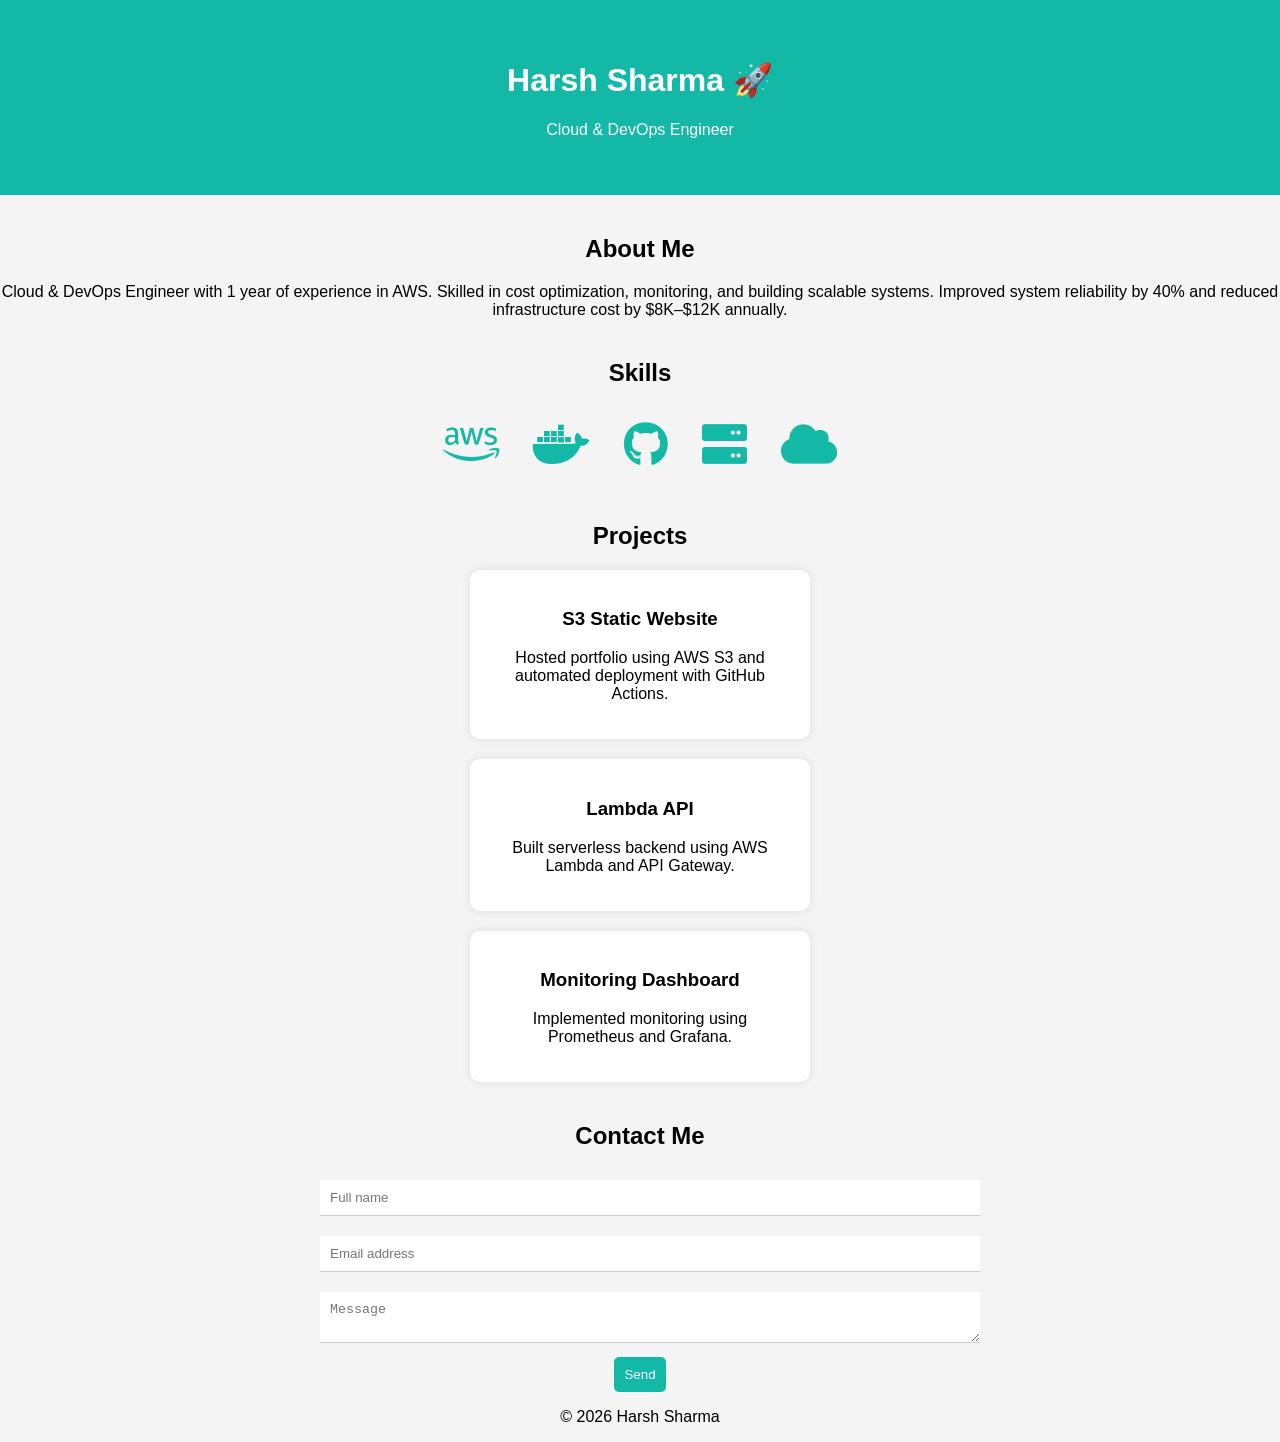
==== index.html @ 2988c5e6 "updated portfolio" ====
<!DOCTYPE html>
<html>
<head>
  <title>Harsh Sharma | DevOps Portfolio</title>
  <link rel="stylesheet" href="style.css">

  <!-- Icons -->
  <link rel="stylesheet" href="https://cdnjs.cloudflare.com/ajax/libs/font-awesome/6.0.0/css/all.min.css">
</head>

<body>

<header>
  <h1>Harsh Sharma 🚀</h1>
  <p>Cloud & DevOps Engineer</p>
</header>

<section class="about">
  <h2>About Me</h2>
  <p>
    Cloud & DevOps Engineer with 1 year of experience in AWS.
    Skilled in cost optimization, monitoring, and building scalable systems.
    Improved system reliability by 40% and reduced infrastructure cost by $8K–$12K annually.
  </p>
</section>

<section class="skills">
  <h2>Skills</h2>
  <div class="icons">
    <i class="fab fa-aws"></i>
    <i class="fab fa-docker"></i>
    <i class="fab fa-github"></i>
    <i class="fas fa-server"></i>
    <i class="fas fa-cloud"></i>
  </div>
</section>

<section class="projects">
  <h2>Projects</h2>

  <div class="card">
    <h3>S3 Static Website</h3>
    <p>Hosted portfolio using AWS S3 and automated deployment with GitHub Actions.</p>
  </div>

  <div class="card">
    <h3>Lambda API</h3>
    <p>Built serverless backend using AWS Lambda and API Gateway.</p>
  </div>

  <div class="card">
    <h3>Monitoring Dashboard</h3>
    <p>Implemented monitoring using Prometheus and Grafana.</p>
  </div>

</section>

<section class="contact">
  <h2>Contact Me</h2>

  <form id="contactForm">
    <input type="text" placeholder="Full name" required>
    <input type="email" placeholder="Email address" required>
    <textarea placeholder="Message"></textarea>

    <button type="submit">Send</button>
  </form>
</section>

<footer>
  <p>© 2026 Harsh Sharma</p>
</footer>

<script src="script.js"></script>
</body>
</html>
---- style.css ----
body {
  font-family: Arial;
  margin: 0;
  background: #f4f4f4;
  text-align: center;
}

header {
  background: #14b8a6;
  color: white;
  padding: 40px;
}

h2 {
  margin-top: 40px;
}

.icons i {
  font-size: 45px;
  margin: 15px;
  color: #14b8a6;
}

.card {
  background: white;
  margin: 20px auto;
  padding: 20px;
  width: 300px;
  border-radius: 10px;
  box-shadow: 0px 0px 10px rgba(0,0,0,0.1);
}

form {
  width: 50%;
  margin: auto;
}

input, textarea {
  width: 100%;
  padding: 10px;
  margin: 10px 0;
  border-bottom: 1px solid #ccc;
  border-top: none;
  border-left: none;
  border-right: none;
}

button {
  background: #14b8a6;
  color: white;
  padding: 10px;
  border: none;
  border-radius: 5px;
}
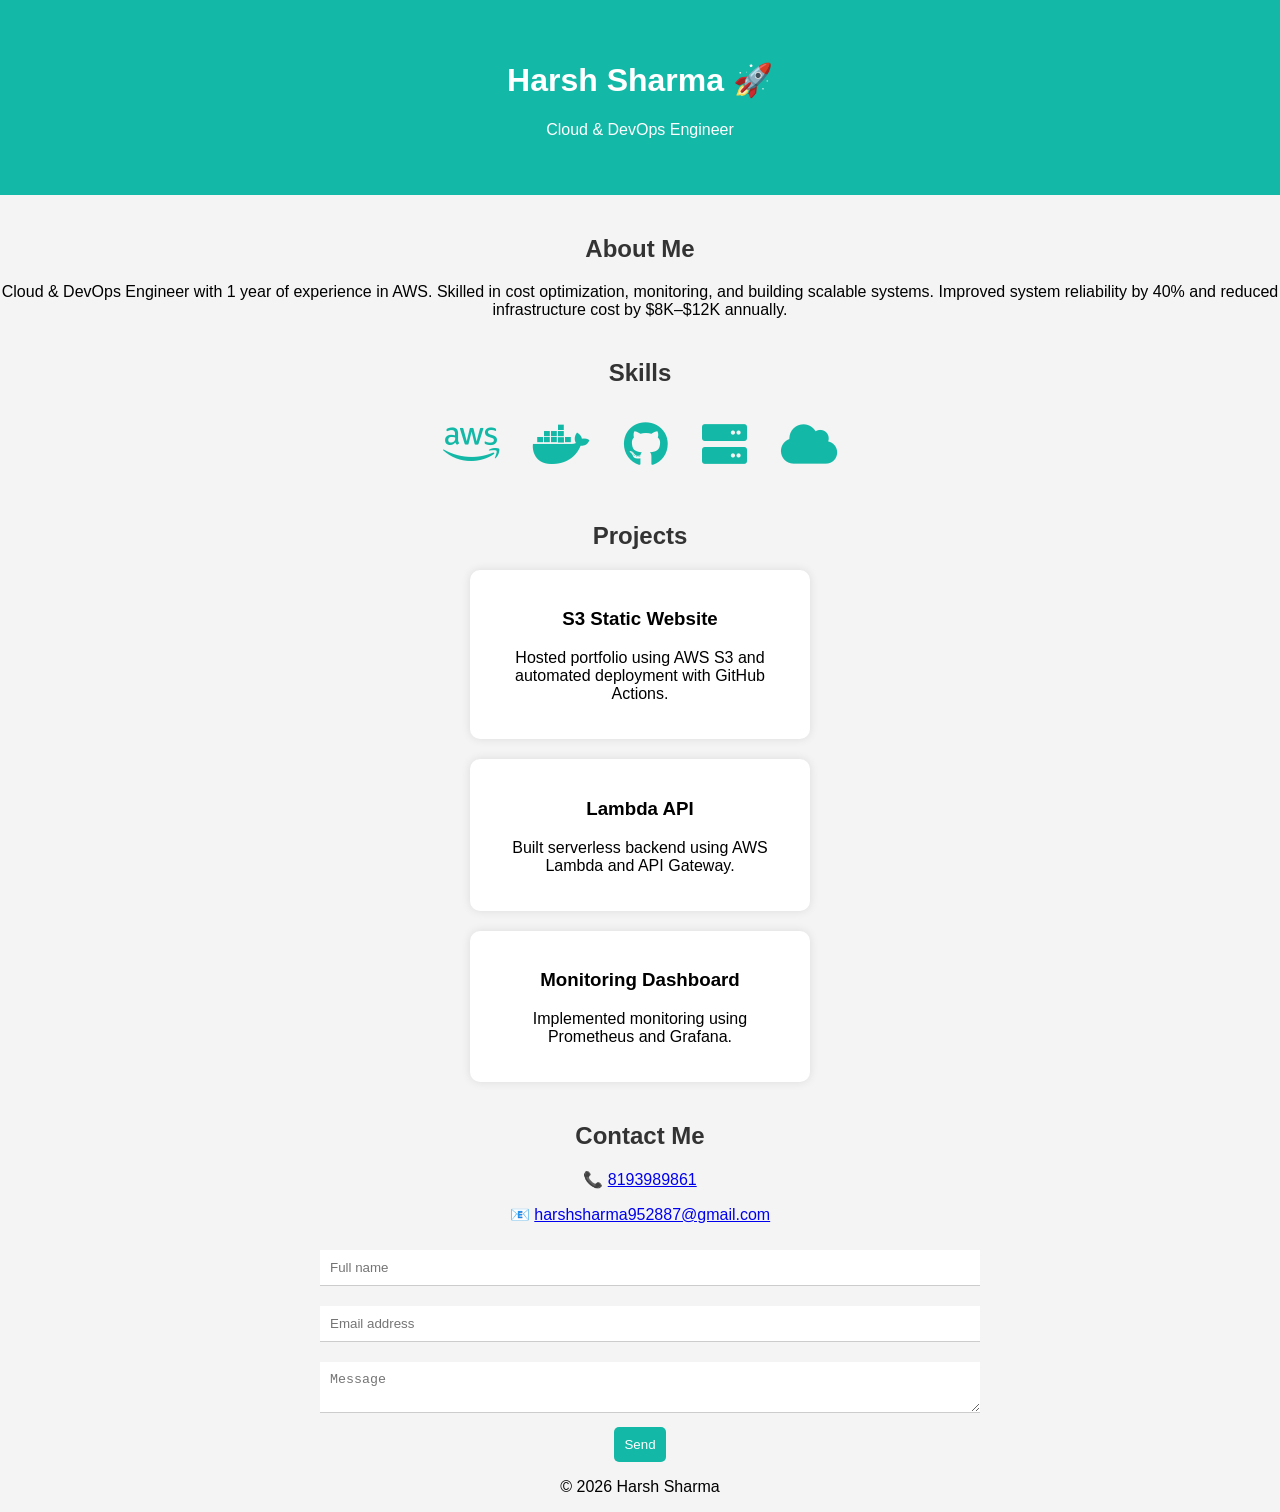
==== commit 6f73003c: "final portfolio" ====
--- a/index.html
+++ b/index.html
@@ -58,6 +58,9 @@
 <section class="contact">
   <h2>Contact Me</h2>
 
+  <p>📞 <a href="tel:8193989861">8193989861</a></p>
+  <p>📧 <a href="mailto:harshsharma952887@gmail.com">harshsharma952887@gmail.com</a></p>
+
   <form id="contactForm">
     <input type="text" placeholder="Full name" required>
     <input type="email" placeholder="Email address" required>
--- a/style.css
+++ b/style.css
@@ -13,6 +13,7 @@
 
 h2 {
   margin-top: 40px;
+  color: #333;
 }
 
 .icons i {
@@ -51,4 +52,5 @@
   padding: 10px;
   border: none;
   border-radius: 5px;
+  cursor: pointer;
 }
